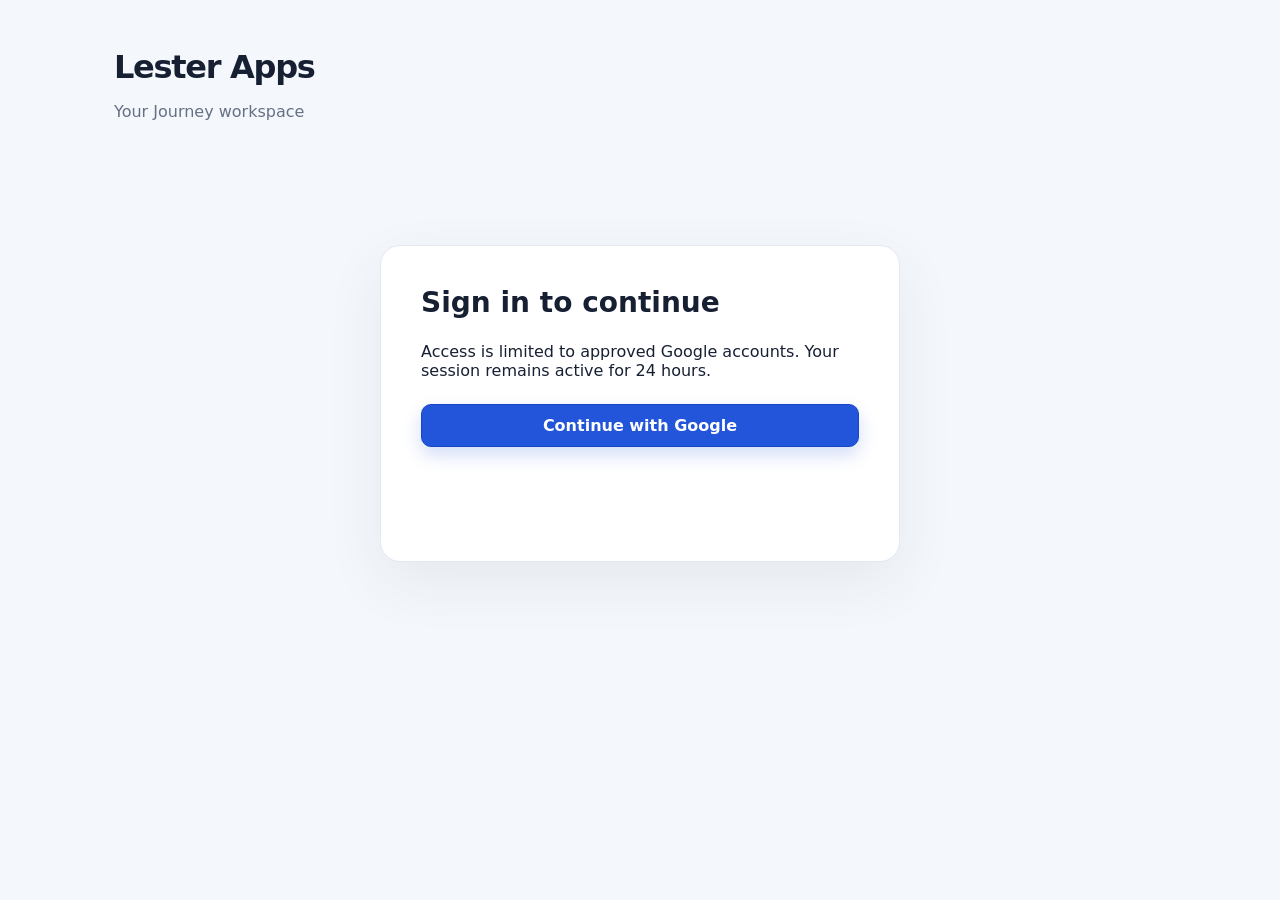
==== site/index.html @ f1adbb2e "repo: refresh public login assets" ====
<!doctype html>
<html lang="en">
<head>
  <meta charset="utf-8">
  <meta name="viewport" content="width=device-width,initial-scale=1">
  <meta name="referrer" content="no-referrer">
  <meta http-equiv="Content-Security-Policy" content="default-src 'self'; script-src 'self' https://accounts.google.com/gsi/client; frame-src https://accounts.google.com; connect-src 'self' https://lester-apps-auth.jllester-email.workers.dev; style-src 'self'; img-src 'self' data:; base-uri 'none'; form-action 'none'">
  <title>Lester Apps</title>
  <link rel="stylesheet" href="styles.css?v=2">
  <script src="https://accounts.google.com/gsi/client" async defer></script>
  <script src="app.js?v=2" defer></script>
</head>
<body>
  <main class="shell">
    <header>
      <div><h1>Lester Apps</h1><p class="subtitle">Your Journey workspace</p></div>
      <button id="sign-out" class="quiet" hidden>Sign out</button>
    </header>
    <section id="login" class="login" aria-labelledby="login-title">
      <h2 id="login-title">Sign in to continue</h2>
      <p>Access is limited to approved Google accounts. Your session remains active for 24 hours.</p>
      <button id="login-button" class="primary" type="button">Continue with Google</button>
      <div id="google-signin" class="google-fallback" aria-label="Google sign-in fallback"></div>
      <p id="login-error" class="error" role="alert"></p>
    </section>
    <section id="workspace" hidden>
      <p id="welcome" class="welcome"></p>
      <nav class="journeys" aria-label="Journey apps">
        <button data-app="dashboard" class="active">Dashboard</button>
        <button data-app="finance">Finance</button>
        <button data-app="school">School</button>
        <button data-app="job">Job</button>
        <button data-app="life">Life</button>
      </nav>
      <section class="content" aria-live="polite">
        <div id="loading" hidden>Loading securely…</div>
        <pre id="data"></pre>
        <p id="data-error" class="error"></p>
      </section>
    </section>
  </main>
</body>
</html>
---- site/styles.css ----
:root{font-family:Inter,ui-sans-serif,system-ui,sans-serif;color:#172033;background:#f4f7fb}*{box-sizing:border-box}body{margin:0}.shell{max-width:1100px;margin:auto;padding:48px 24px}header{display:flex;justify-content:space-between;align-items:center;margin-bottom:40px}h1{font-size:32px;margin:0;letter-spacing:-.04em}.subtitle,.welcome{color:#667085}.login{max-width:520px;margin:12vh auto;padding:40px;background:#fff;border:1px solid #e4e8ef;border-radius:20px;box-shadow:0 20px 60px #24324a12}.login h2{font-size:28px;margin-top:0}.quiet,.journeys button,.primary{font:600 14px Inter,ui-sans-serif,system-ui,sans-serif;border-radius:10px;padding:11px 16px;cursor:pointer}.quiet,.journeys button{border:1px solid #d7deea;background:#fff;color:#344054}.primary{display:block;width:100%;margin:24px 0 14px;border:1px solid #1747c5;background:#2255d9;color:#fff;font-size:16px;box-shadow:0 8px 18px #2255d933}.primary:hover{background:#1747c5}.primary:focus-visible{outline:3px solid #84adff;outline-offset:3px}.primary:disabled{cursor:wait;opacity:.65}.google-fallback{min-height:44px}.journeys{display:flex;gap:8px;flex-wrap:wrap;margin:24px 0}.journeys button.active{background:#2255d9;color:#fff;border-color:#2255d9}.content{min-height:420px;background:#fff;border:1px solid #e4e8ef;border-radius:18px;padding:28px;box-shadow:0 12px 40px #24324a0d}pre{white-space:pre-wrap;word-break:break-word;font:14px/1.6 ui-monospace,SFMono-Regular,Consolas,monospace;margin:0}.error{color:#b42318}@media(max-width:600px){.shell{padding:28px 16px}.login{padding:26px;margin-top:8vh}header{margin-bottom:24px}}
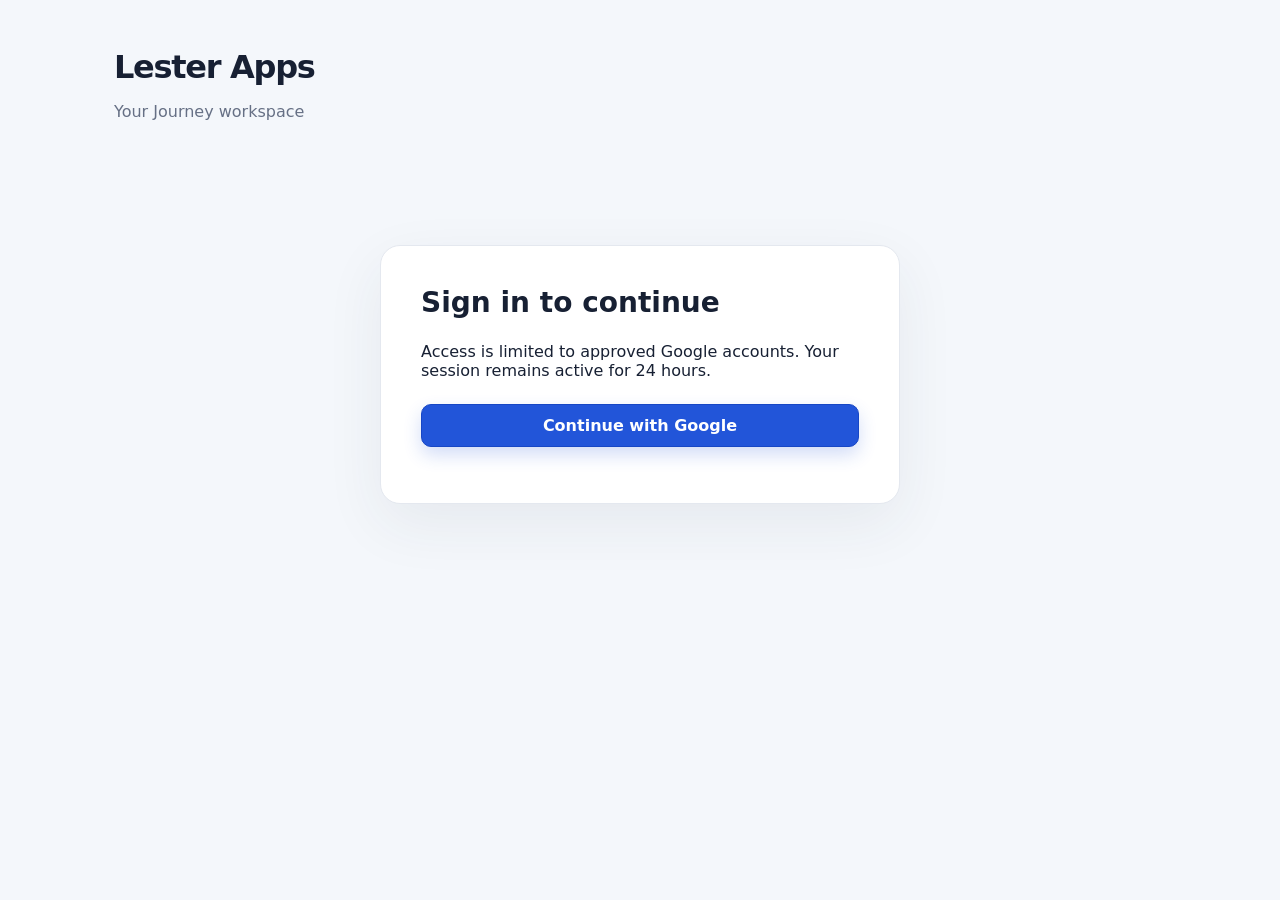
==== commit a59edb60: "repo: hide fallback login until needed" ====
--- a/site/index.html
+++ b/site/index.html
@@ -20,7 +20,7 @@
       <h2 id="login-title">Sign in to continue</h2>
       <p>Access is limited to approved Google accounts. Your session remains active for 24 hours.</p>
       <button id="login-button" class="primary" type="button">Continue with Google</button>
-      <div id="google-signin" class="google-fallback" aria-label="Google sign-in fallback"></div>
+      <div id="google-signin" class="google-fallback" aria-label="Google sign-in fallback" hidden></div>
       <p id="login-error" class="error" role="alert"></p>
     </section>
     <section id="workspace" hidden>
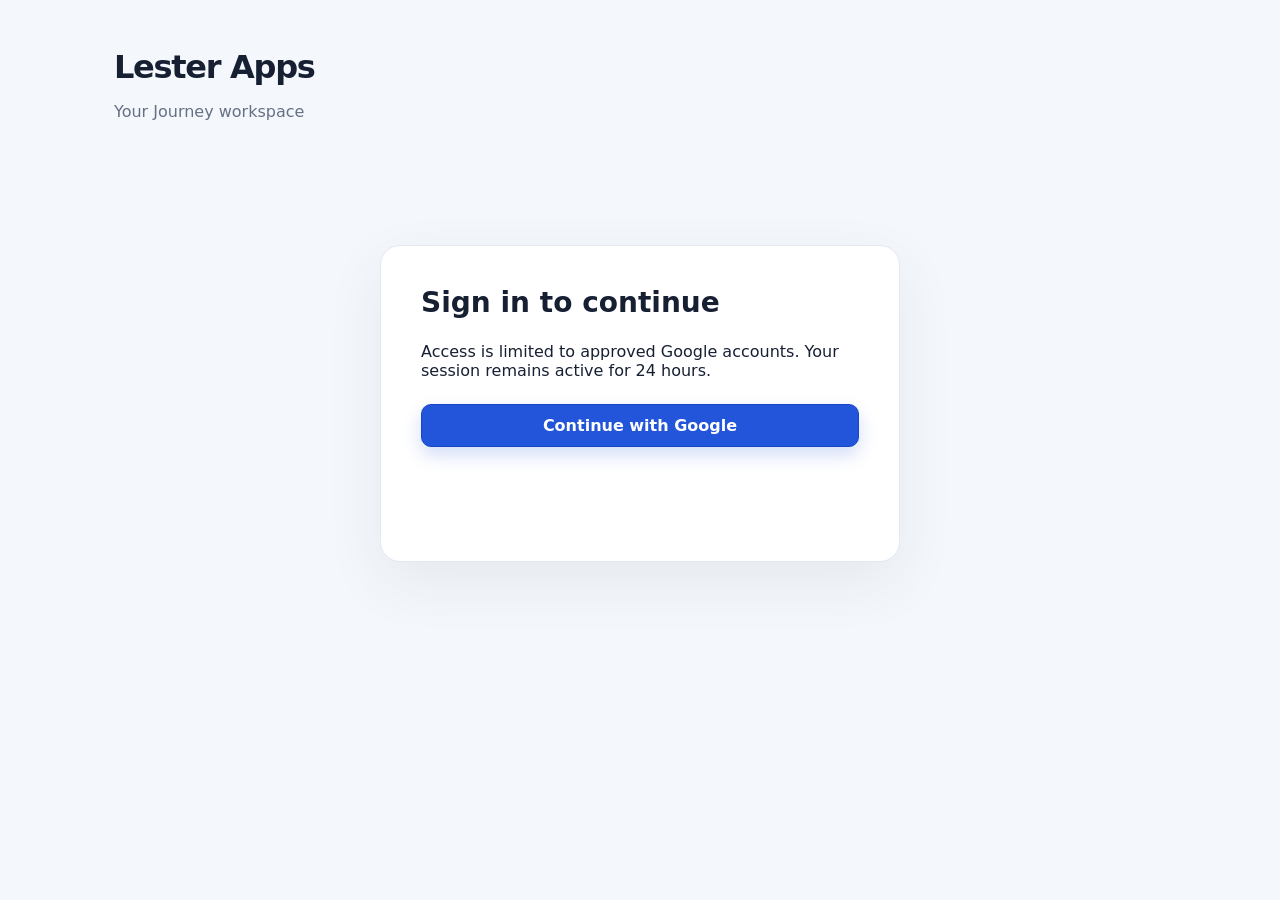
==== commit 1ec149e7: "repo: enable FedCM Google authentication" ====
--- a/site/index.html
+++ b/site/index.html
@@ -6,9 +6,8 @@
   <meta name="referrer" content="no-referrer">
   <meta http-equiv="Content-Security-Policy" content="default-src 'self'; script-src 'self' https://accounts.google.com/gsi/client; frame-src https://accounts.google.com; connect-src 'self' https://lester-apps-auth.jllester-email.workers.dev; style-src 'self'; img-src 'self' data:; base-uri 'none'; form-action 'none'">
   <title>Lester Apps</title>
-  <link rel="stylesheet" href="styles.css?v=2">
-  <script src="https://accounts.google.com/gsi/client" async defer></script>
-  <script src="app.js?v=2" defer></script>
+  <link rel="stylesheet" href="styles.css?v=4">
+  <script src="app.js?v=4" defer></script>
 </head>
 <body>
   <main class="shell">
@@ -20,7 +19,7 @@
       <h2 id="login-title">Sign in to continue</h2>
       <p>Access is limited to approved Google accounts. Your session remains active for 24 hours.</p>
       <button id="login-button" class="primary" type="button">Continue with Google</button>
-      <div id="google-signin" class="google-fallback" aria-label="Google sign-in fallback" hidden></div>
+      <div id="google-signin" class="google-fallback" aria-label="Official Google account chooser"></div>
       <p id="login-error" class="error" role="alert"></p>
     </section>
     <section id="workspace" hidden>
--- a/site/styles.css
+++ b/site/styles.css
@@ -1 +1 @@
-:root{font-family:Inter,ui-sans-serif,system-ui,sans-serif;color:#172033;background:#f4f7fb}*{box-sizing:border-box}body{margin:0}.shell{max-width:1100px;margin:auto;padding:48px 24px}header{display:flex;justify-content:space-between;align-items:center;margin-bottom:40px}h1{font-size:32px;margin:0;letter-spacing:-.04em}.subtitle,.welcome{color:#667085}.login{max-width:520px;margin:12vh auto;padding:40px;background:#fff;border:1px solid #e4e8ef;border-radius:20px;box-shadow:0 20px 60px #24324a12}.login h2{font-size:28px;margin-top:0}.quiet,.journeys button,.primary{font:600 14px Inter,ui-sans-serif,system-ui,sans-serif;border-radius:10px;padding:11px 16px;cursor:pointer}.quiet,.journeys button{border:1px solid #d7deea;background:#fff;color:#344054}.primary{display:block;width:100%;margin:24px 0 14px;border:1px solid #1747c5;background:#2255d9;color:#fff;font-size:16px;box-shadow:0 8px 18px #2255d933}.primary:hover{background:#1747c5}.primary:focus-visible{outline:3px solid #84adff;outline-offset:3px}.primary:disabled{cursor:wait;opacity:.65}.google-fallback{min-height:44px}.journeys{display:flex;gap:8px;flex-wrap:wrap;margin:24px 0}.journeys button.active{background:#2255d9;color:#fff;border-color:#2255d9}.content{min-height:420px;background:#fff;border:1px solid #e4e8ef;border-radius:18px;padding:28px;box-shadow:0 12px 40px #24324a0d}pre{white-space:pre-wrap;word-break:break-word;font:14px/1.6 ui-monospace,SFMono-Regular,Consolas,monospace;margin:0}.error{color:#b42318}@media(max-width:600px){.shell{padding:28px 16px}.login{padding:26px;margin-top:8vh}header{margin-bottom:24px}}
+:root{font-family:Inter,ui-sans-serif,system-ui,sans-serif;color:#172033;background:#f4f7fb}*{box-sizing:border-box}body{margin:0}.shell{max-width:1100px;margin:auto;padding:48px 24px}header{display:flex;justify-content:space-between;align-items:center;margin-bottom:40px}h1{font-size:32px;margin:0;letter-spacing:-.04em}.subtitle,.welcome{color:#667085}.login{max-width:520px;margin:12vh auto;padding:40px;background:#fff;border:1px solid #e4e8ef;border-radius:20px;box-shadow:0 20px 60px #24324a12}.login h2{font-size:28px;margin-top:0}.quiet,.journeys button,.primary{font:600 14px Inter,ui-sans-serif,system-ui,sans-serif;border-radius:10px;padding:11px 16px;cursor:pointer}.quiet,.journeys button{border:1px solid #d7deea;background:#fff;color:#344054}.primary{display:block;width:100%;margin:24px 0 14px;border:1px solid #1747c5;background:#2255d9;color:#fff;font-size:16px;box-shadow:0 8px 18px #2255d933}.primary:hover{background:#1747c5}.primary:focus-visible{outline:3px solid #84adff;outline-offset:3px}.primary:disabled{cursor:wait;opacity:.65}.google-fallback{width:320px;max-width:100%;height:44px;overflow:hidden}.journeys{display:flex;gap:8px;flex-wrap:wrap;margin:24px 0}.journeys button.active{background:#2255d9;color:#fff;border-color:#2255d9}.content{min-height:420px;background:#fff;border:1px solid #e4e8ef;border-radius:18px;padding:28px;box-shadow:0 12px 40px #24324a0d}pre{white-space:pre-wrap;word-break:break-word;font:14px/1.6 ui-monospace,SFMono-Regular,Consolas,monospace;margin:0}.error{color:#b42318}@media(max-width:600px){.shell{padding:28px 16px}.login{padding:26px;margin-top:8vh}header{margin-bottom:24px}}
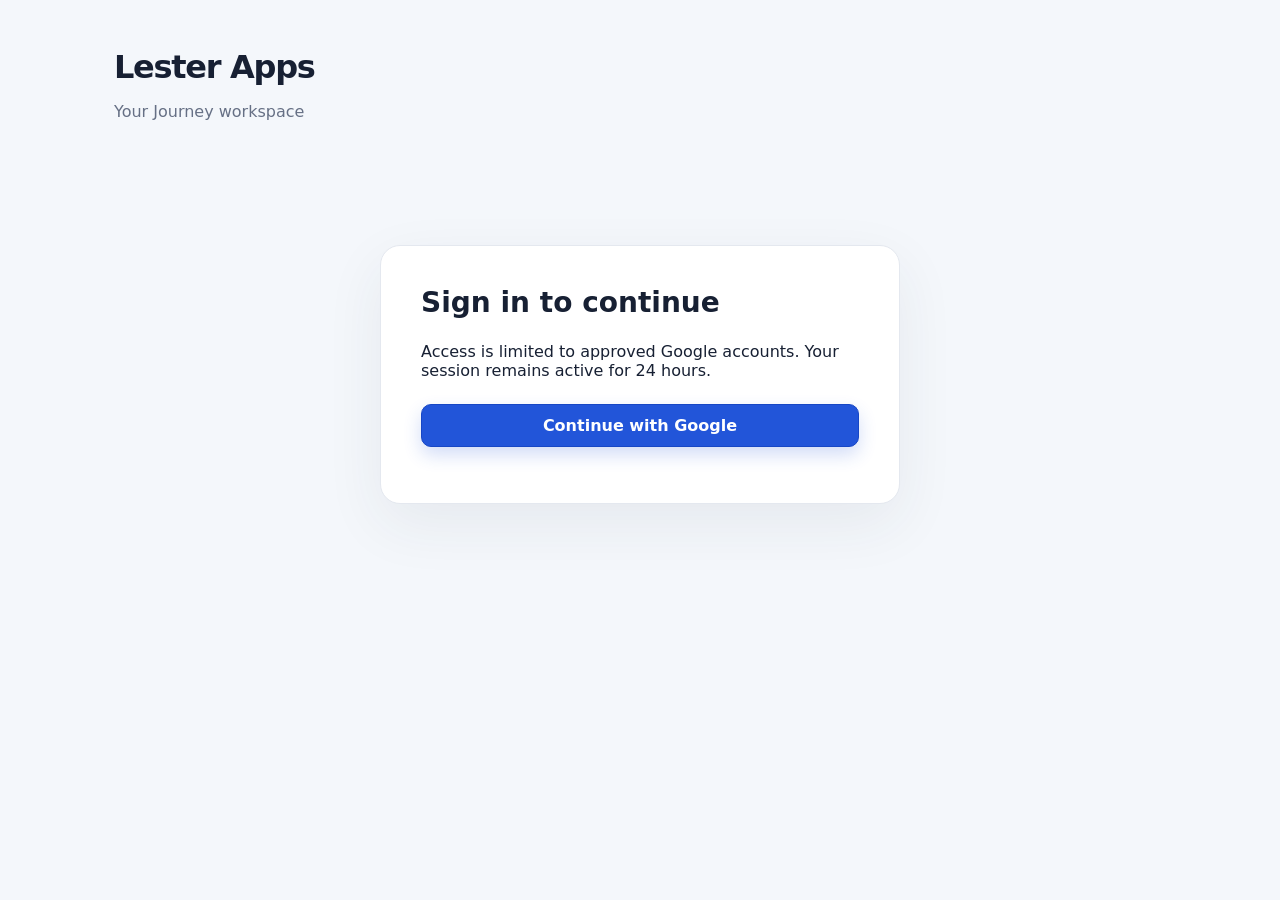
==== commit 31d3e0f3: "repo: use server-side Google OAuth redirect" ====
--- a/site/index.html
+++ b/site/index.html
@@ -4,10 +4,10 @@
   <meta charset="utf-8">
   <meta name="viewport" content="width=device-width,initial-scale=1">
   <meta name="referrer" content="no-referrer">
-  <meta http-equiv="Content-Security-Policy" content="default-src 'self'; script-src 'self' https://accounts.google.com/gsi/client; frame-src https://accounts.google.com; connect-src 'self' https://lester-apps-auth.jllester-email.workers.dev; style-src 'self'; img-src 'self' data:; base-uri 'none'; form-action 'none'">
+  <meta http-equiv="Content-Security-Policy" content="default-src 'self'; script-src 'self'; connect-src 'self' https://lester-apps-auth.jllester-email.workers.dev; style-src 'self'; img-src 'self' data:; base-uri 'none'; form-action 'none'">
   <title>Lester Apps</title>
   <link rel="stylesheet" href="styles.css?v=4">
-  <script src="app.js?v=4" defer></script>
+  <script src="app.js?v=5" defer></script>
 </head>
 <body>
   <main class="shell">
@@ -18,8 +18,7 @@
     <section id="login" class="login" aria-labelledby="login-title">
       <h2 id="login-title">Sign in to continue</h2>
       <p>Access is limited to approved Google accounts. Your session remains active for 24 hours.</p>
-      <button id="login-button" class="primary" type="button">Continue with Google</button>
-      <div id="google-signin" class="google-fallback" aria-label="Official Google account chooser"></div>
+      <a id="login-button" class="primary" href="https://lester-apps-auth.jllester-email.workers.dev/auth/login">Continue with Google</a>
       <p id="login-error" class="error" role="alert"></p>
     </section>
     <section id="workspace" hidden>
--- a/site/styles.css
+++ b/site/styles.css
@@ -1 +1 @@
-:root{font-family:Inter,ui-sans-serif,system-ui,sans-serif;color:#172033;background:#f4f7fb}*{box-sizing:border-box}body{margin:0}.shell{max-width:1100px;margin:auto;padding:48px 24px}header{display:flex;justify-content:space-between;align-items:center;margin-bottom:40px}h1{font-size:32px;margin:0;letter-spacing:-.04em}.subtitle,.welcome{color:#667085}.login{max-width:520px;margin:12vh auto;padding:40px;background:#fff;border:1px solid #e4e8ef;border-radius:20px;box-shadow:0 20px 60px #24324a12}.login h2{font-size:28px;margin-top:0}.quiet,.journeys button,.primary{font:600 14px Inter,ui-sans-serif,system-ui,sans-serif;border-radius:10px;padding:11px 16px;cursor:pointer}.quiet,.journeys button{border:1px solid #d7deea;background:#fff;color:#344054}.primary{display:block;width:100%;margin:24px 0 14px;border:1px solid #1747c5;background:#2255d9;color:#fff;font-size:16px;box-shadow:0 8px 18px #2255d933}.primary:hover{background:#1747c5}.primary:focus-visible{outline:3px solid #84adff;outline-offset:3px}.primary:disabled{cursor:wait;opacity:.65}.google-fallback{width:320px;max-width:100%;height:44px;overflow:hidden}.journeys{display:flex;gap:8px;flex-wrap:wrap;margin:24px 0}.journeys button.active{background:#2255d9;color:#fff;border-color:#2255d9}.content{min-height:420px;background:#fff;border:1px solid #e4e8ef;border-radius:18px;padding:28px;box-shadow:0 12px 40px #24324a0d}pre{white-space:pre-wrap;word-break:break-word;font:14px/1.6 ui-monospace,SFMono-Regular,Consolas,monospace;margin:0}.error{color:#b42318}@media(max-width:600px){.shell{padding:28px 16px}.login{padding:26px;margin-top:8vh}header{margin-bottom:24px}}
+:root{font-family:Inter,ui-sans-serif,system-ui,sans-serif;color:#172033;background:#f4f7fb}*{box-sizing:border-box}body{margin:0}.shell{max-width:1100px;margin:auto;padding:48px 24px}header{display:flex;justify-content:space-between;align-items:center;margin-bottom:40px}h1{font-size:32px;margin:0;letter-spacing:-.04em}.subtitle,.welcome{color:#667085}.login{max-width:520px;margin:12vh auto;padding:40px;background:#fff;border:1px solid #e4e8ef;border-radius:20px;box-shadow:0 20px 60px #24324a12}.login h2{font-size:28px;margin-top:0}.quiet,.journeys button,.primary{font:600 14px Inter,ui-sans-serif,system-ui,sans-serif;border-radius:10px;padding:11px 16px;cursor:pointer}.quiet,.journeys button{border:1px solid #d7deea;background:#fff;color:#344054}.primary{display:block;width:100%;margin:24px 0 14px;border:1px solid #1747c5;background:#2255d9;color:#fff;font-size:16px;text-align:center;text-decoration:none;box-shadow:0 8px 18px #2255d933}.primary:hover{background:#1747c5}.primary:focus-visible{outline:3px solid #84adff;outline-offset:3px}.journeys{display:flex;gap:8px;flex-wrap:wrap;margin:24px 0}.journeys button.active{background:#2255d9;color:#fff;border-color:#2255d9}.content{min-height:420px;background:#fff;border:1px solid #e4e8ef;border-radius:18px;padding:28px;box-shadow:0 12px 40px #24324a0d}pre{white-space:pre-wrap;word-break:break-word;font:14px/1.6 ui-monospace,SFMono-Regular,Consolas,monospace;margin:0}.error{color:#b42318}@media(max-width:600px){.shell{padding:28px 16px}.login{padding:26px;margin-top:8vh}header{margin-bottom:24px}}
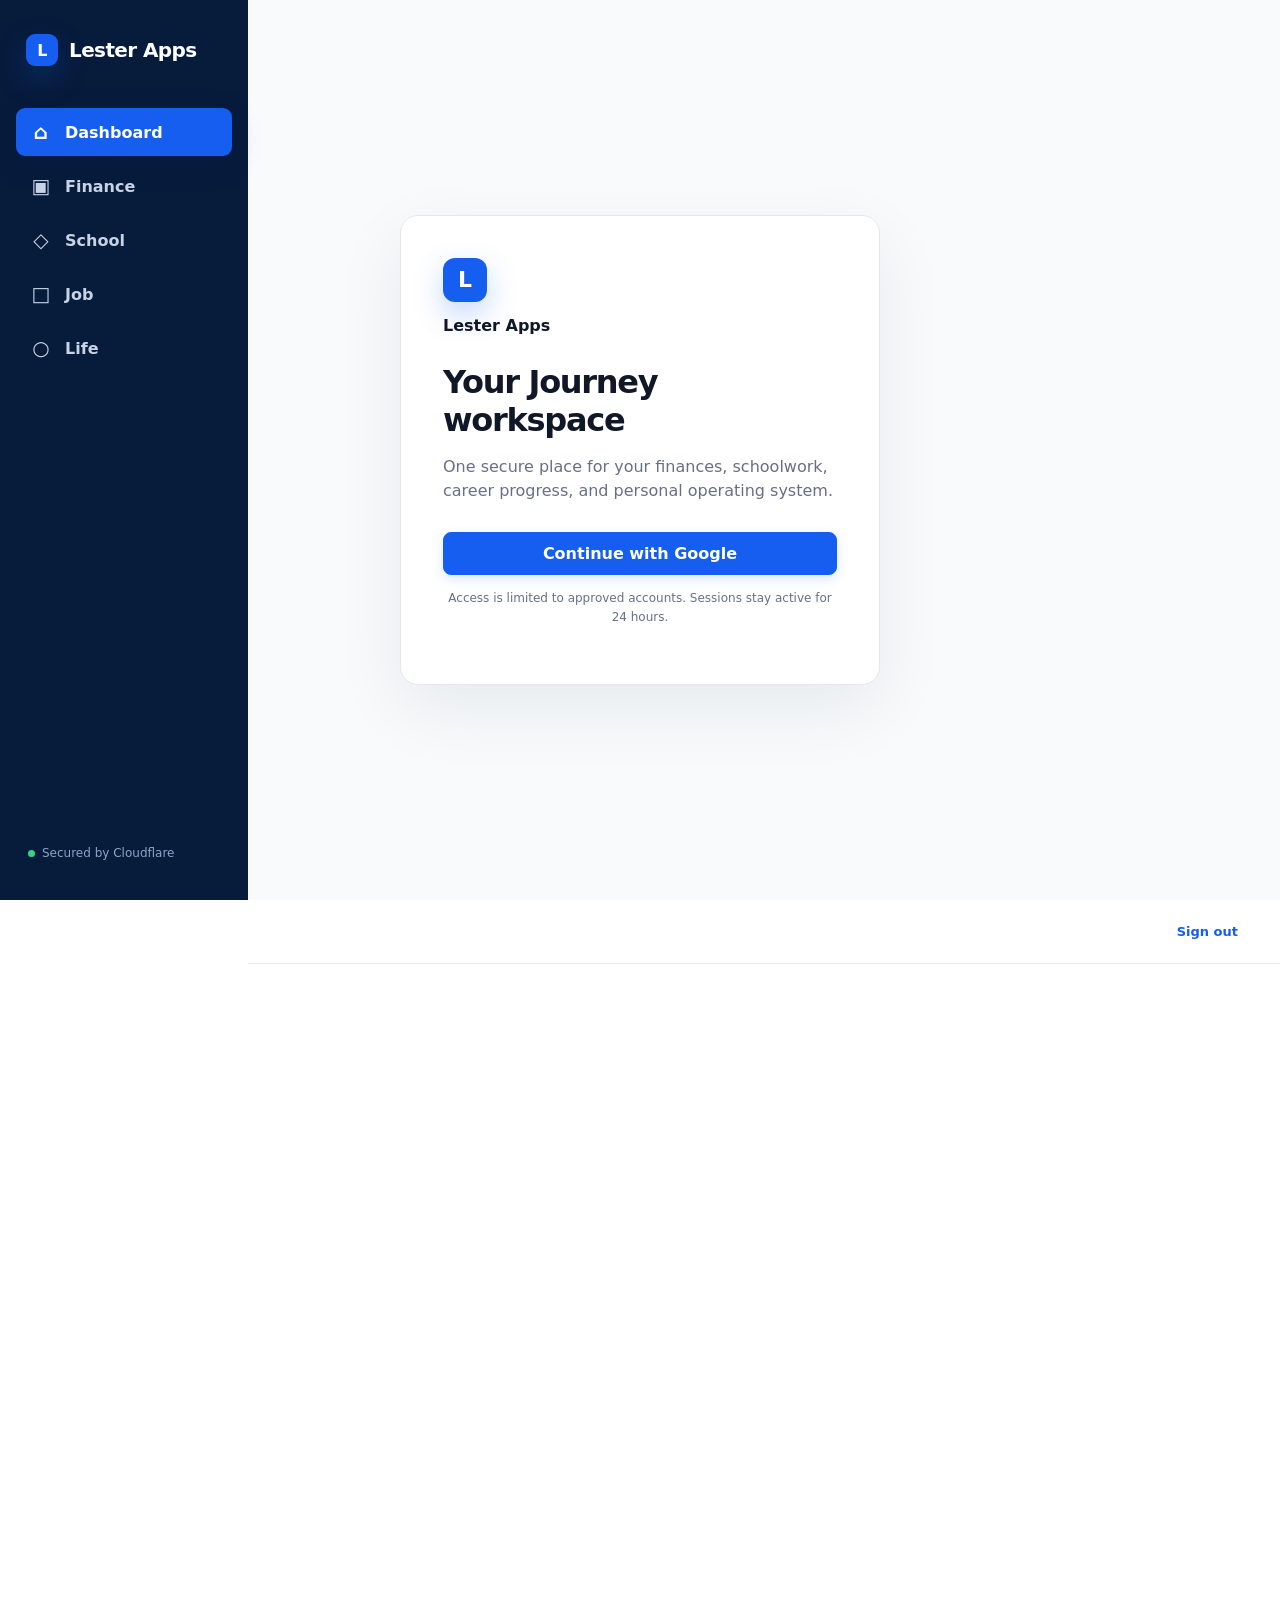
==== commit 581647ec: "repo: build public Journey workspace" ====
--- a/site/index.html
+++ b/site/index.html
@@ -6,35 +6,89 @@
   <meta name="referrer" content="no-referrer">
   <meta http-equiv="Content-Security-Policy" content="default-src 'self'; script-src 'self'; connect-src 'self' https://lester-apps-auth.jllester-email.workers.dev; style-src 'self'; img-src 'self' data:; base-uri 'none'; form-action 'none'">
   <title>Lester Apps</title>
-  <link rel="stylesheet" href="styles.css?v=4">
-  <script src="app.js?v=5" defer></script>
+  <link rel="stylesheet" href="styles.css?v=6">
+  <script src="app.js?v=6" defer></script>
 </head>
 <body>
-  <main class="shell">
-    <header>
-      <div><h1>Lester Apps</h1><p class="subtitle">Your Journey workspace</p></div>
-      <button id="sign-out" class="quiet" hidden>Sign out</button>
-    </header>
+  <main class="login-shell" id="login-shell">
     <section id="login" class="login" aria-labelledby="login-title">
-      <h2 id="login-title">Sign in to continue</h2>
-      <p>Access is limited to approved Google accounts. Your session remains active for 24 hours.</p>
+      <div class="brand-mark">L</div>
+      <p class="login-brand">Lester Apps</p>
+      <h1 id="login-title">Your Journey workspace</h1>
+      <p>One secure place for your finances, schoolwork, career progress, and personal operating system.</p>
       <a id="login-button" class="primary" href="https://lester-apps-auth.jllester-email.workers.dev/auth/login">Continue with Google</a>
+      <p class="session-note">Access is limited to approved accounts. Sessions stay active for 24 hours.</p>
       <p id="login-error" class="error" role="alert"></p>
     </section>
-    <section id="workspace" hidden>
-      <p id="welcome" class="welcome"></p>
+  </main>
+
+  <main id="workspace" class="app-shell" hidden>
+    <aside class="sidebar">
+      <div class="brand"><span class="brand-mark small">L</span><span>Lester Apps</span></div>
       <nav class="journeys" aria-label="Journey apps">
-        <button data-app="dashboard" class="active">Dashboard</button>
-        <button data-app="finance">Finance</button>
-        <button data-app="school">School</button>
-        <button data-app="job">Job</button>
-        <button data-app="life">Life</button>
+        <button data-app="dashboard" class="active"><span class="nav-icon">⌂</span><span>Dashboard</span></button>
+        <button data-app="finance"><span class="nav-icon">▣</span><span>Finance</span></button>
+        <button data-app="school"><span class="nav-icon">◇</span><span>School</span></button>
+        <button data-app="job"><span class="nav-icon">□</span><span>Job</span></button>
+        <button data-app="life"><span class="nav-icon">○</span><span>Life</span></button>
       </nav>
-      <section class="content" aria-live="polite">
-        <div id="loading" hidden>Loading securely…</div>
-        <pre id="data"></pre>
-        <p id="data-error" class="error"></p>
-      </section>
+      <div class="sidebar-foot"><span class="secure-dot"></span>Secured by Cloudflare</div>
+    </aside>
+
+    <section class="app-main">
+      <header class="topbar">
+        <button id="menu-toggle" class="menu-toggle" aria-label="Open navigation" aria-expanded="false">☰</button>
+        <div class="account"><span id="welcome"></span><button id="sign-out" class="sign-out">Sign out</button></div>
+      </header>
+
+      <div class="content-wrap">
+        <section id="loading" class="loading-state" aria-live="polite" hidden>
+          <div class="skeleton title-skeleton"></div>
+          <div class="skeleton-grid"><div class="skeleton"></div><div class="skeleton"></div><div class="skeleton"></div><div class="skeleton"></div></div>
+        </section>
+
+        <section id="app-content" hidden>
+          <div class="page-heading">
+            <div><p id="page-date" class="page-date"></p><h1 id="app-name"></h1></div>
+            <span id="app-status" class="status"><span></span>Live</span>
+          </div>
+          <section id="metrics" class="metric-grid" aria-label="Key metrics"></section>
+
+          <div class="dashboard-grid">
+            <div class="data-column">
+              <section class="panel">
+                <div class="panel-heading"><div><h2>Signals</h2><p>What needs your attention right now</p></div><span id="signal-count" class="count-label"></span></div>
+                <div class="table-wrap"><table><thead><tr><th>Signal</th><th>Value</th><th>Context</th></tr></thead><tbody id="signals-body"></tbody></table></div>
+                <div id="signals-empty" class="empty" hidden>No signals available yet.</div>
+              </section>
+              <section class="panel">
+                <div class="panel-heading"><div><h2>Journey details</h2><p>A structured view of the latest secure response</p></div></div>
+                <div class="table-wrap"><table><thead><tr><th>Field</th><th>Current value</th></tr></thead><tbody id="details-body"></tbody></table></div>
+              </section>
+            </div>
+
+            <aside class="action-column">
+              <section class="panel action-panel">
+                <div class="panel-heading"><div><h2>Quick action</h2><p>Capture your next move</p></div></div>
+                <form id="quick-action-form">
+                  <label>Action type<select id="action-type"><option>Follow-up</option><option>Task</option><option>Reminder</option><option>Note</option></select></label>
+                  <label>For<input id="action-for" required maxlength="80" placeholder="Company, class, bill, or goal"></label>
+                  <label>Notes<textarea id="action-notes" rows="4" maxlength="240" placeholder="Add a short note…"></textarea></label>
+                  <label>Due date<input id="action-date" type="date"></label>
+                  <button class="primary action-submit" type="submit">Add action</button>
+                </form>
+                <p id="action-success" class="success" role="status"></p>
+              </section>
+              <section class="panel saved-panel">
+                <div class="panel-heading"><div><h2>Saved actions</h2><p>Stored on this device</p></div></div>
+                <div id="saved-actions"></div>
+              </section>
+            </aside>
+          </div>
+        </section>
+
+        <section id="data-error" class="error-panel" role="alert" hidden><h2>We couldn’t load this Journey</h2><p></p><button id="retry-button" class="primary">Try again</button></section>
+      </div>
     </section>
   </main>
 </body>
--- a/site/styles.css
+++ b/site/styles.css
@@ -1 +1,5 @@
-:root{font-family:Inter,ui-sans-serif,system-ui,sans-serif;color:#172033;background:#f4f7fb}*{box-sizing:border-box}body{margin:0}.shell{max-width:1100px;margin:auto;padding:48px 24px}header{display:flex;justify-content:space-between;align-items:center;margin-bottom:40px}h1{font-size:32px;margin:0;letter-spacing:-.04em}.subtitle,.welcome{color:#667085}.login{max-width:520px;margin:12vh auto;padding:40px;background:#fff;border:1px solid #e4e8ef;border-radius:20px;box-shadow:0 20px 60px #24324a12}.login h2{font-size:28px;margin-top:0}.quiet,.journeys button,.primary{font:600 14px Inter,ui-sans-serif,system-ui,sans-serif;border-radius:10px;padding:11px 16px;cursor:pointer}.quiet,.journeys button{border:1px solid #d7deea;background:#fff;color:#344054}.primary{display:block;width:100%;margin:24px 0 14px;border:1px solid #1747c5;background:#2255d9;color:#fff;font-size:16px;text-align:center;text-decoration:none;box-shadow:0 8px 18px #2255d933}.primary:hover{background:#1747c5}.primary:focus-visible{outline:3px solid #84adff;outline-offset:3px}.journeys{display:flex;gap:8px;flex-wrap:wrap;margin:24px 0}.journeys button.active{background:#2255d9;color:#fff;border-color:#2255d9}.content{min-height:420px;background:#fff;border:1px solid #e4e8ef;border-radius:18px;padding:28px;box-shadow:0 12px 40px #24324a0d}pre{white-space:pre-wrap;word-break:break-word;font:14px/1.6 ui-monospace,SFMono-Regular,Consolas,monospace;margin:0}.error{color:#b42318}@media(max-width:600px){.shell{padding:28px 16px}.login{padding:26px;margin-top:8vh}header{margin-bottom:24px}}
+:root{font-family:Inter,ui-sans-serif,system-ui,-apple-system,BlinkMacSystemFont,"Segoe UI",sans-serif;color:#101828;background:#fff;--nav:#071b3b;--blue:#155eef;--border:#e4e7ec;--muted:#667085;--surface:#f8fafc}*{box-sizing:border-box}body{margin:0}button,input,select,textarea{font:inherit}button{cursor:pointer}.app-shell{min-height:100vh;display:grid;grid-template-columns:248px 1fr}.sidebar{position:fixed;inset:0 auto 0 0;width:248px;background:var(--nav);color:#fff;padding:28px 16px;display:flex;flex-direction:column;z-index:20}.brand{height:44px;display:flex;align-items:center;gap:11px;padding:0 10px;font-size:20px;font-weight:750;letter-spacing:-.03em}.brand-mark{width:44px;height:44px;display:grid;place-items:center;border-radius:12px;background:var(--blue);color:#fff;font-weight:800;font-size:22px;box-shadow:0 12px 30px #155eef40}.brand-mark.small{width:32px;height:32px;border-radius:9px;font-size:16px}.journeys{display:grid;gap:6px;margin-top:36px}.journeys button{width:100%;border:0;background:transparent;color:#c7d3e6;border-radius:9px;padding:12px 14px;display:flex;align-items:center;gap:13px;font-weight:600;text-align:left}.journeys button:hover{background:#ffffff0d;color:#fff}.journeys button.active{background:var(--blue);color:#fff;box-shadow:0 8px 24px #001c4d66}.nav-icon{width:22px;font-size:20px;text-align:center}.sidebar-foot{margin-top:auto;color:#8fa5c5;font-size:12px;padding:12px}.secure-dot{display:inline-block;width:7px;height:7px;border-radius:50%;background:#32d583;margin-right:7px}.app-main{grid-column:2;min-width:0}.topbar{height:64px;border-bottom:1px solid var(--border);display:flex;align-items:center;justify-content:flex-end;padding:0 34px;background:#fff;position:sticky;top:0;z-index:10}.account{display:flex;align-items:center;gap:18px;color:#475467;font-size:13px}.sign-out{border:0;background:transparent;color:var(--blue);font-weight:650;padding:8px}.menu-toggle{display:none;border:0;background:transparent;font-size:22px}.content-wrap{max-width:1440px;margin:auto;padding:32px 36px 56px}.page-heading{display:flex;align-items:flex-end;justify-content:space-between;margin-bottom:26px}.page-heading h1{font-size:32px;line-height:1.1;letter-spacing:-.04em;margin:4px 0 0}.page-date{margin:0;color:var(--muted);font-size:13px}.status{color:#067647;font-weight:650;font-size:14px}.status span{display:inline-block;width:8px;height:8px;border-radius:50%;background:#12b76a;margin-right:4px}.metric-grid{display:grid;grid-template-columns:repeat(4,minmax(0,1fr));gap:16px;margin-bottom:22px}.metric-card{border:1px solid var(--border);border-radius:12px;padding:20px;display:flex;align-items:flex-start;gap:15px;min-height:132px;background:#fff;box-shadow:0 2px 5px #10182808}.metric-icon{width:44px;height:44px;flex:0 0 auto;display:grid;place-items:center;border-radius:10px;background:#eef4ff;color:var(--blue);font-weight:800;font-size:20px}.metric-card p{margin:1px 0 8px;color:#475467;font-size:13px}.metric-card strong{display:block;color:var(--blue);font-size:25px;line-height:1;letter-spacing:-.03em}.metric-card span{display:block;margin-top:10px;color:var(--muted);font-size:12px;line-height:1.35}.dashboard-grid{display:grid;grid-template-columns:minmax(0,1.75fr) minmax(290px,.75fr);gap:22px;align-items:start}.data-column,.action-column{display:grid;gap:22px}.panel{border:1px solid var(--border);border-radius:12px;background:#fff;overflow:hidden}.panel-heading{padding:18px 20px 14px;display:flex;justify-content:space-between;align-items:center}.panel-heading h2{font-size:16px;letter-spacing:-.01em;margin:0}.panel-heading p{font-size:12px;color:var(--muted);margin:4px 0 0}.count-label{font-size:12px;color:var(--blue);font-weight:650}.table-wrap{overflow-x:auto}table{width:100%;border-collapse:collapse;font-size:13px}th{text-align:left;color:var(--muted);font-weight:600;background:var(--surface);padding:10px 20px;border-top:1px solid var(--border);border-bottom:1px solid var(--border)}td{padding:13px 20px;border-bottom:1px solid var(--border);color:#475467;vertical-align:top}tbody tr:last-child td{border-bottom:0}td strong{color:#1d2939}.signal-dot{display:inline-block;width:8px;height:8px;border-radius:50%;background:#12b76a;margin-right:10px}.signal-dot.tone-1{background:#f79009}.signal-dot.tone-2{background:#155eef}.signal-dot.tone-3{background:#f04438}.action-panel form{display:grid;gap:14px;padding:0 20px 20px}.action-panel label{display:grid;gap:6px;font-size:12px;font-weight:650;color:#344054}.action-panel input,.action-panel select,.action-panel textarea{width:100%;border:1px solid #d0d5dd;border-radius:8px;padding:10px 11px;color:#344054;background:#fff;outline:none}.action-panel input:focus,.action-panel select:focus,.action-panel textarea:focus{border-color:#84adff;box-shadow:0 0 0 3px #155eef18}.primary{border:1px solid #155eef;border-radius:8px;background:var(--blue);color:#fff;font-weight:650;padding:11px 16px;text-align:center;text-decoration:none;box-shadow:0 4px 12px #155eef26}.primary:hover{background:#004eeb}.success{min-height:18px;color:#067647;font-size:12px;margin:-8px 20px 16px}.saved-panel{min-height:160px}.saved-action{padding:12px 18px;border-top:1px solid var(--border);display:flex;justify-content:space-between;gap:12px}.saved-action strong{font-size:12px;color:#344054}.saved-action p{margin:3px 0;color:#1d2939;font-size:13px}.saved-action span{color:var(--muted);font-size:11px}.saved-action button{border:0;background:transparent;color:#98a2b3;font-size:18px}.empty{padding:30px;text-align:center;color:var(--muted);font-size:13px}.empty.compact{padding:20px;border-top:1px solid var(--border);line-height:1.55}.loading-state{padding-top:26px}.skeleton{height:132px;border-radius:12px;background:linear-gradient(90deg,#f2f4f7 25%,#eaecf0 45%,#f2f4f7 65%);background-size:300% 100%;animation:shimmer 1.3s infinite}.title-skeleton{height:42px;width:230px;margin-bottom:28px}.skeleton-grid{display:grid;grid-template-columns:repeat(4,1fr);gap:16px}@keyframes shimmer{to{background-position:-100% 0}}.error-panel{max-width:560px;margin:12vh auto;text-align:center;padding:34px;border:1px solid #fecdca;background:#fffbfa;border-radius:14px}.error-panel h2{margin-top:0}.error-panel p{color:#b42318}.error-panel .primary{margin-top:10px}.login-shell{min-height:100vh;display:grid;place-items:center;padding:24px;background:#f8fafc}.login{width:min(480px,100%);background:#fff;border:1px solid var(--border);border-radius:18px;padding:42px;box-shadow:0 24px 70px #10182812}.login-brand{font-weight:750;margin:14px 0 28px}.login h1{font-size:32px;letter-spacing:-.04em;margin:0 0 12px}.login>p:not(.login-brand){color:var(--muted);line-height:1.55}.login .primary{display:block;margin:28px 0 14px}.session-note{font-size:12px;text-align:center}.error{color:#b42318}.tone-1{color:#93370d}.tone-2{color:#175cd3}.tone-3{color:#b42318}
+@media(max-width:1050px){.metric-grid{grid-template-columns:repeat(2,1fr)}.dashboard-grid{grid-template-columns:1fr}.action-column{grid-template-columns:repeat(2,1fr)}}
+@media(max-width:760px){.app-shell{display:block}.sidebar{transform:translateX(-100%);transition:transform .2s ease;box-shadow:20px 0 50px #10182833}.sidebar.open{transform:translateX(0)}.app-main{min-height:100vh}.topbar{justify-content:space-between;padding:0 16px}.menu-toggle{display:block}.account span{display:none}.content-wrap{padding:24px 16px 40px}.metric-grid{grid-template-columns:1fr 1fr}.action-column{grid-template-columns:1fr}.page-heading h1{font-size:28px}.metric-card{padding:16px;min-height:118px}.metric-icon{display:none}th,td{padding:11px 14px}.login{padding:30px 24px}}
+@media(max-width:480px){.metric-grid{grid-template-columns:1fr}.metric-card{min-height:auto}.page-heading{align-items:center}.status{font-size:12px}.panel-heading{padding:16px}.login h1{font-size:28px}}
+@media(prefers-reduced-motion:reduce){*{scroll-behavior:auto!important;animation:none!important;transition:none!important}}
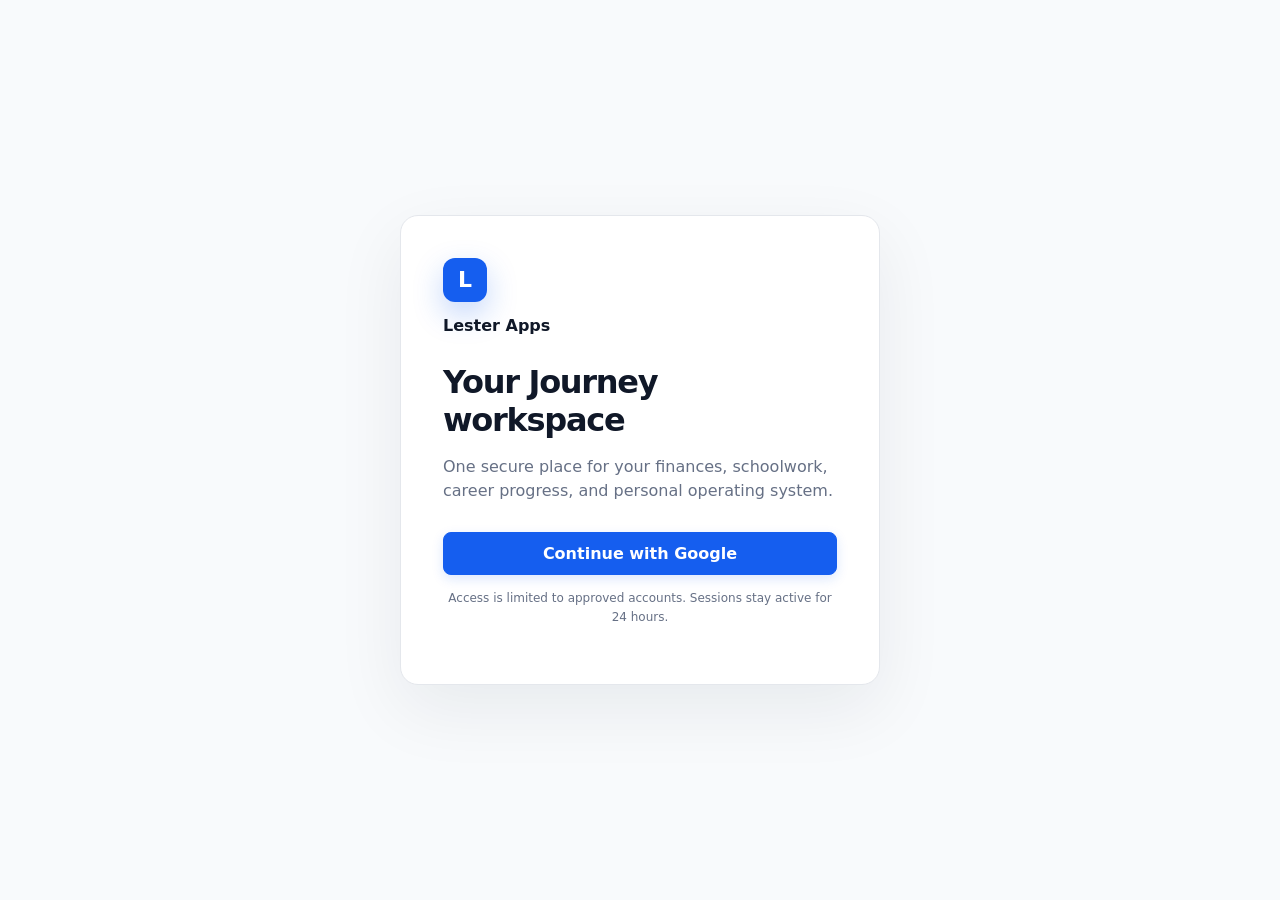
==== commit 96d70d91: "repo: refresh public workspace styles" ====
--- a/site/index.html
+++ b/site/index.html
@@ -6,7 +6,7 @@
   <meta name="referrer" content="no-referrer">
   <meta http-equiv="Content-Security-Policy" content="default-src 'self'; script-src 'self'; connect-src 'self' https://lester-apps-auth.jllester-email.workers.dev; style-src 'self'; img-src 'self' data:; base-uri 'none'; form-action 'none'">
   <title>Lester Apps</title>
-  <link rel="stylesheet" href="styles.css?v=6">
+  <link rel="stylesheet" href="styles.css?v=7">
   <script src="app.js?v=6" defer></script>
 </head>
 <body>
--- a/site/styles.css
+++ b/site/styles.css
@@ -3,3 +3,4 @@
 @media(max-width:760px){.app-shell{display:block}.sidebar{transform:translateX(-100%);transition:transform .2s ease;box-shadow:20px 0 50px #10182833}.sidebar.open{transform:translateX(0)}.app-main{min-height:100vh}.topbar{justify-content:space-between;padding:0 16px}.menu-toggle{display:block}.account span{display:none}.content-wrap{padding:24px 16px 40px}.metric-grid{grid-template-columns:1fr 1fr}.action-column{grid-template-columns:1fr}.page-heading h1{font-size:28px}.metric-card{padding:16px;min-height:118px}.metric-icon{display:none}th,td{padding:11px 14px}.login{padding:30px 24px}}
 @media(max-width:480px){.metric-grid{grid-template-columns:1fr}.metric-card{min-height:auto}.page-heading{align-items:center}.status{font-size:12px}.panel-heading{padding:16px}.login h1{font-size:28px}}
 @media(prefers-reduced-motion:reduce){*{scroll-behavior:auto!important;animation:none!important;transition:none!important}}
+[hidden]{display:none!important}
